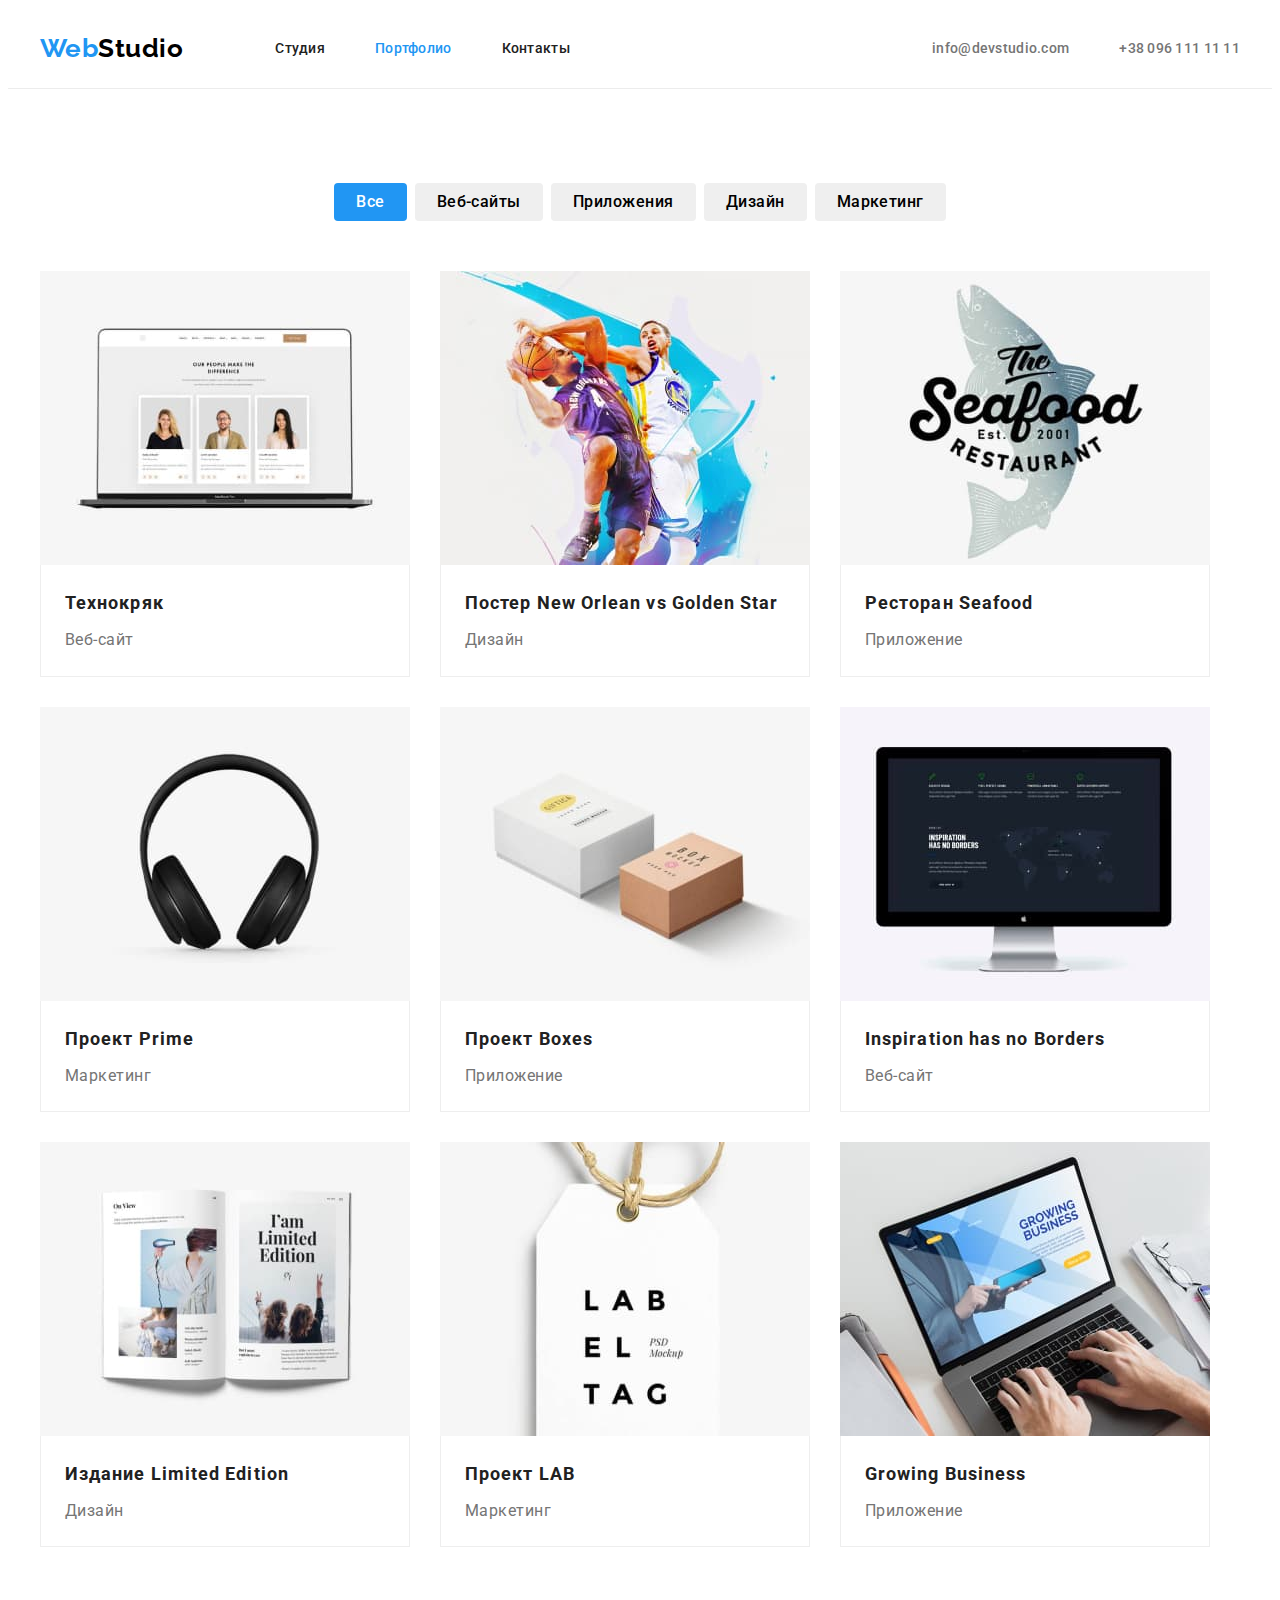
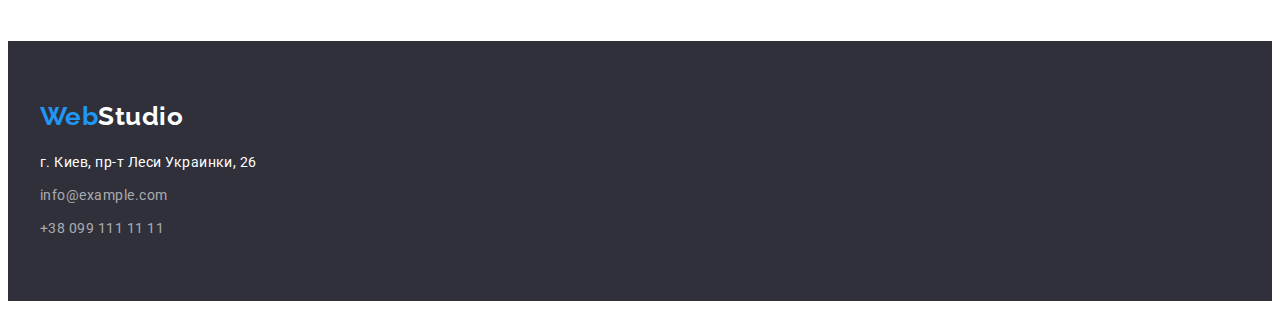
==== portfolio.html @ 4d02a965 "Initial commit" ====
<!DOCTYPE html>
<html lang="ru">
  <head>
    <meta charset="UTF-8" />
    <meta http-equiv="X-UA-Compatible" content="IE=edge" />
    <meta name="viewport" content="width=device-width, initial-scale=1.0" />
    <title>Portfolio</title>
    <link rel="preconnect" href="https://fonts.googleapis.com" />
    <link rel="preconnect" href="https://fonts.gstatic.com" crossorigin />
    <link
      href="https://fonts.googleapis.com/css2?family=Raleway:wght@700&family=Roboto:wght@400;500;700;900&display=swap"
      rel="stylesheet"
    />
    <link
      rel="stylesheet"
      href="https://cdnjs.cloudflare.com/ajax/libs/modern-normalize/1.1.0/modern-normalize.min.css"
      integrity="sha512-wpPYUAdjBVSE4KJnH1VR1HeZfpl1ub8YT/NKx4PuQ5NmX2tKuGu6U/JRp5y+Y8XG2tV+wKQpNHVUX03MfMFn9Q=="
      crossorigin="anonymous"
      referrerpolicy="no-referrer"
    />
    <link rel="stylesheet" href="./css/styles.css" />
  </head>
  <body>
    <header class="header">
      <div class="container header-container">
        <nav class="navigation">
          <a class="logo" href="./index.html">Web<span style="color: #000000">Studio</span></a>
          <ul class="nav-list">
            <li class="nav-item"><a class="nav-link" href="./index.html">Студия</a></li>
            <li class="nav-item"><a class="nav-link current" href="">Портфолио</a></li>
            <li class="nav-item"><a class="nav-link" href="">Контакты</a></li>
          </ul>
        </nav>
        <ul class="nav-list refference">
          <li class="nav-item">
            <a class="nav-link contact" href="mailto:info@devstudio.com">info@devstudio.com</a>
          </li>
          <li class="nav-item">
            <a class="nav-link contact" href="tel:+380961111111">+38 096 111 11 11</a>
          </li>
        </ul>
      </div>
    </header>
    <main>
      <section class="section">
        <div class="container">
          <!-- Спрятать заголовок h1 -->
          <h1 class="visually-hidden">Наши работы</h1>
          <!-- Список кнопок -->
          <ul class="nav-list filters">
            <li class="item"><button class="btn-portfolio active" type="button">Все</button></li>
            <li class="item"><button class="btn-portfolio" type="button">Веб-сайты</button></li>
            <li class="item"><button class="btn-portfolio" type="button">Приложения</button></li>
            <li class="item"><button class="btn-portfolio" type="button">Дизайн</button></li>
            <li class="item"><button class="btn-portfolio" type="button">Маркетинг</button></li>
          </ul>
          <!-- Список ссылок на примеры  -->
          <ul class="nav-list icons">
            <li class="item">
              <a href=""
                ><img
                  class="icons-img"
                  src="./images/portfolilo/img-1.jpg"
                  alt="фото сотрудников"
                  width="370"
                />
                <div class="icons-description">
                  <h2 class="portfolio-title">Технокряк</h2>
                  <p class="portfolio-text">Веб-сайт</p>
                </div>
              </a>
            </li>
            <li class="item">
              <a href=""
                ><img
                  class="icons-img"
                  src="./images/portfolilo/img-2.jpg"
                  alt="играют в баскетбол"
                  width="370"
                />
                <div class="icons-description">
                  <h2 class="portfolio-title">
                    Постер <span lang="en">New Orlean vs Golden Star</span>
                  </h2>
                  <p class="portfolio-text">Дизайн</p>
                </div>
              </a>
            </li>
            <li class="item">
              <a href=""
                ><img
                  class="icons-img"
                  src="./images/portfolilo/img-3.jpg"
                  alt="логотип ресторана"
                  width="370"
                />
                <div class="icons-description">
                  <h2 class="portfolio-title">Ресторан <span lang="en">Seafood</span></h2>
                  <p class="portfolio-text">Приложение</p>
                </div>
              </a>
            </li>
            <li class="item">
              <a href=""
                ><img
                  class="icons-img"
                  src="./images/portfolilo/img-4.jpg"
                  alt="наушники"
                  width="370"
                />
                <div class="icons-description">
                  <h2 class="portfolio-title">Проект <span lang="en">Prime</span></h2>
                  <p class="portfolio-text">Маркетинг</p>
                </div>
              </a>
            </li>
            <li class="item">
              <a href=""
                ><img
                  class="icons-img"
                  src="./images/portfolilo/img-5.jpg"
                  alt="две коробки"
                  width="370"
                />
                <div class="icons-description">
                  <h2 class="portfolio-title">Проект <span lang="en">Boxes</span></h2>
                  <p class="portfolio-text">Приложение</p>
                </div>
              </a>
            </li>
            <li class="item">
              <a href=""
                ><img
                  class="icons-img"
                  src="./images/portfolilo/img-6.jpg"
                  alt="монитор компьютера"
                  width="370"
                />
                <div class="icons-description">
                  <h2 class="portfolio-title" lang="en">Inspiration has no Borders</h2>
                  <p class="portfolio-text">Веб-сайт</p>
                </div>
              </a>
            </li>
            <li class="item">
              <a href=""
                ><img
                  class="icons-img"
                  src="./images/portfolilo/img-7.jpg"
                  alt="разворот журнала"
                  width="370"
                />
                <div class="icons-description">
                  <h2 class="portfolio-title">Издание <span lang="en">Limited Edition</span></h2>
                  <p class="portfolio-text">Дизайн</p>
                </div>
              </a>
            </li>
            <li class="item">
              <a href=""
                ><img
                  class="icons-img"
                  src="./images/portfolilo/img-8.jpg"
                  alt="ярлык"
                  width="370"
                />
                <div class="icons-description">
                  <h2 class="portfolio-title">Проект <span lang="en">LAB</span></h2>
                  <p class="portfolio-text">Маркетинг</p>
                </div>
              </a>
            </li>
            <li class="item">
              <a href=""
                ><img
                  class="icons-img"
                  src="./images/portfolilo/img-9.jpg"
                  alt="работает на ноутбуке"
                  width="370"
                />
                <div class="icons-description">
                  <h2 class="portfolio-title" lang="en">Growing Business</h2>
                  <p class="portfolio-text">Приложение</p>
                </div>
              </a>
            </li>
          </ul>
        </div>
      </section>
    </main>
    <footer class="footer">
      <div class="container">
        <a class="logo down" href="./index.html">Web<span style="color: #ffffff">Studio</span></a>
        <address class="address">г. Киев, пр-т Леси Украинки, 26</address>
        <ul class="footer-list">
          <li class="item">
            <a class="footer-link" href="mailto:info@example.com">info@example.com</a>
          </li>
          <li class="item">
            <a class="footer-link" href="tel:+380991111111">+38 099 111 11 11</a>
          </li>
        </ul>
      </div>
    </footer>
  </body>
</html>
---- css/styles.css ----
:root {
  --primary-text-color: #212121;
  --text-color: #757575;
  --accent-color: #2196f3;
  --hero-text-color: #ffffff;
  --primary-font-weight: 700;
}

body {
  font-family: roboto, sans-serif;
  color: var(--primary-text-color);
  letter-spacing: 0.03em;
}

/* Глобальный сброс стилей */

h1,
h2,
h3,
h4,
h5,
h6,
p {
  margin: 0;
}

ul,
ol {
  list-style: none;
  padding: 0;
  margin: 0;
}

a {
  text-decoration: none;
}

/* Studio Styles */

.header {
  border-bottom: 1px solid #ececec;
}

.section {
  padding-top: 94px;
  padding-bottom: 94px;
}

.container {
  width: 1200px;
  margin-left: auto;
  margin-right: auto;
  padding-left: 15px;
  padding-right: 15px;
}

.header-container {
  display: flex;
  align-items: center;
}

.navigation {
  display: flex;
  align-items: center;
}

.logo {
  margin-right: 92px;
  font-family: raleway, sans-serif;
  font-weight: 700;
  color: var(--accent-color);
  text-decoration: none;
  font-size: 26px;
  line-height: 1.17;
}

.nav-list {
  display: flex;
}

.nav-list.refference {
  margin-left: auto;
}

.nav-item:not(:last-child) {
  margin-right: 50px;
}

.nav-link {
  display: inline-block;
  padding-top: 32px;
  padding-bottom: 32px;
  color: var(--primary-text-color);
  font-size: 14px;
  font-weight: 500;
  line-height: 1.17;
  letter-spacing: 0.02em;
}

.current {
  color: var(--accent-color);
}

.nav-link:hover,
.nav-link:focus {
  color: var(--accent-color);
}

.nav-link.contact {
  color: #757575;
}

.nav-link.contact:hover,
.nav-link.contact:focus {
  color: var(--accent-color);
}

.hero {
  background-color: #2f303a;
  padding-top: 200px;
  padding-bottom: 200px;
}

.hero-container {
  text-align: center;
  width: 1200px;
  margin-left: auto;
  margin-right: auto;
  padding-left: 15px;
  padding-right: 15px;
}

.hero-title {
  margin-bottom: 30px;
  font-weight: 900;
  color: var(--hero-text-color);
  font-size: 44px;
  line-height: 1.36;
  letter-spacing: 0.06em;
  text-transform: uppercase;
}

.btn {
  min-width: 200px;
  min-height: 50px;
  border-radius: 4px;
  cursor: pointer;
  background-color: var(--accent-color);
  color: #ffffff;
  font-family: inherit;
  font-size: 16px;
  font-weight: 700;
  line-height: 1.88;
  letter-spacing: 0.06em;
}

.btn:hover {
  background-color: #188ce8;
}

.visually-hidden {
  position: absolute;
  white-space: nowrap;
  width: 1px;
  height: 1px;
  overflow: hidden;
  border: 0;
  padding: 0;
  clip: rect(0 0 0 0);
  clip-path: inset(50%);
  margin: -1px;
}

.features-list {
  display: flex;
}

.features-list .item {

  width: 270px;
}

.features-list .item:not(:last-child) {
  margin-right: 30px;
}

.features-title {
  margin-bottom: 10px;
  font-weight: var(--primary-font-weight);
  line-height: 1.17;
  font-size: 14px;
  text-transform: uppercase;
}

.features-text {
  color: var(--text-color);
  line-height: 1.71;
  font-size: 14px;
}

.examples.section {
  padding-top: 0;
}

.examples-title {
  margin-bottom: 50px;
  text-align: center;
  font-weight: var(--primary-font-weight);
  font-size: 36px;
  line-height: 1.17;
}

.examples-list {
  display: flex;
}

.examples-list .item:not(:last-child) {
  margin-right: 30px;
}

.examples-img {
  display: block;
}

.team {
  background-color: #f5f4fa;
}

.team-title {
  margin-bottom: 50px;
  text-align: center;
  font-weight: var(--primary-font-weight);
  font-size: 36px;
  line-height: 1.17;
}

.team-list {
  display: flex;
}

.team-list .item:not(:last-child) {
  margin-right: 30px;
}

.team-img {
  display: block;
}

.team-img-title {
  padding-top: 30px;
  padding-bottom: 30px;
}

.team-list-title {
  margin-bottom: 10px;
  font-weight: 500;
  font-size: 16px;
  line-height: 1.17;
  text-align: center;
}

.team-list-text {
  font-size: 16px;
  line-height: 1.17;
  color: var(--text-color);
  text-align: center;
}

.footer {
  background-color: #2f303a;
  padding-top: 60px;
  padding-bottom: 60px;
}

.logo.down {
  display: inline-block;
  margin-right: 0;
  margin-bottom: 20px;
}

.address {
  margin-bottom: 9px;

  font-size: 14px;
  line-height: 1.71;
  color: var(--hero-text-color);
  font-style: normal;
}

.footer-list .item:not(:last-child) {
  margin-bottom: 9px;
}

.footer-link {
  display: inline-block;
  font-size: 14px;
  line-height: 1.71;
  color: rgba(255, 255, 255, 0.6);
}

.footer-link:hover,
.footer-link:focus {
  color: var(--accent-color);
}

/* Portfolio Styles */

.nav-list.filters {
  justify-content: center;
  margin-bottom: 50px;
}

.nav-list.filters .item:not(:last-child) {
  margin-right: 8px;
}

.btn-portfolio {
  display: inline-block;
  padding: 6px 22px;
  border-radius: 4px;
  font-family: inherit;
  font-weight: 500;
  font-size: 16px;
  line-height: 1.63;
  letter-spacing: 0.03em;
  cursor: pointer;
  border: none;
}

.btn-portfolio:hover,
.btn-portfolio:focus {
  color: var(--hero-text-color);
  background-color: var(--accent-color);
}

.btn-portfolio.active {
  color: var(--hero-text-color);
  background-color: var(--accent-color);
}

.nav-list.icons {
  flex-wrap: wrap;
}

.nav-list.icons .item {
  margin-right: 30px;
  margin-bottom: 30px;
}

.nav-list.icons .item:nth-child(3n + 3) {
  margin-right: 0;
}

.nav-list.icons .item:nth-last-child(-n + 3) {
  margin-bottom: 0;
}

.icons-img {
  display: block;
}

.icons-description {
  padding: 20px 24px;
  border-right: 1px solid #eeeeee;
  border-bottom: 1px solid #eeeeee;
  border-left: 1px solid #eeeeee;
}

.portfolio-title {
  margin-bottom: 4px;
  color: var(--primary-text-color);
  font-weight: 700;
  font-size: 18px;
  line-height: 2;
  letter-spacing: 0.06em;
}

.portfolio-text {
  font-size: 16px;
  line-height: 1.88;
  color: var(--text-color);
}
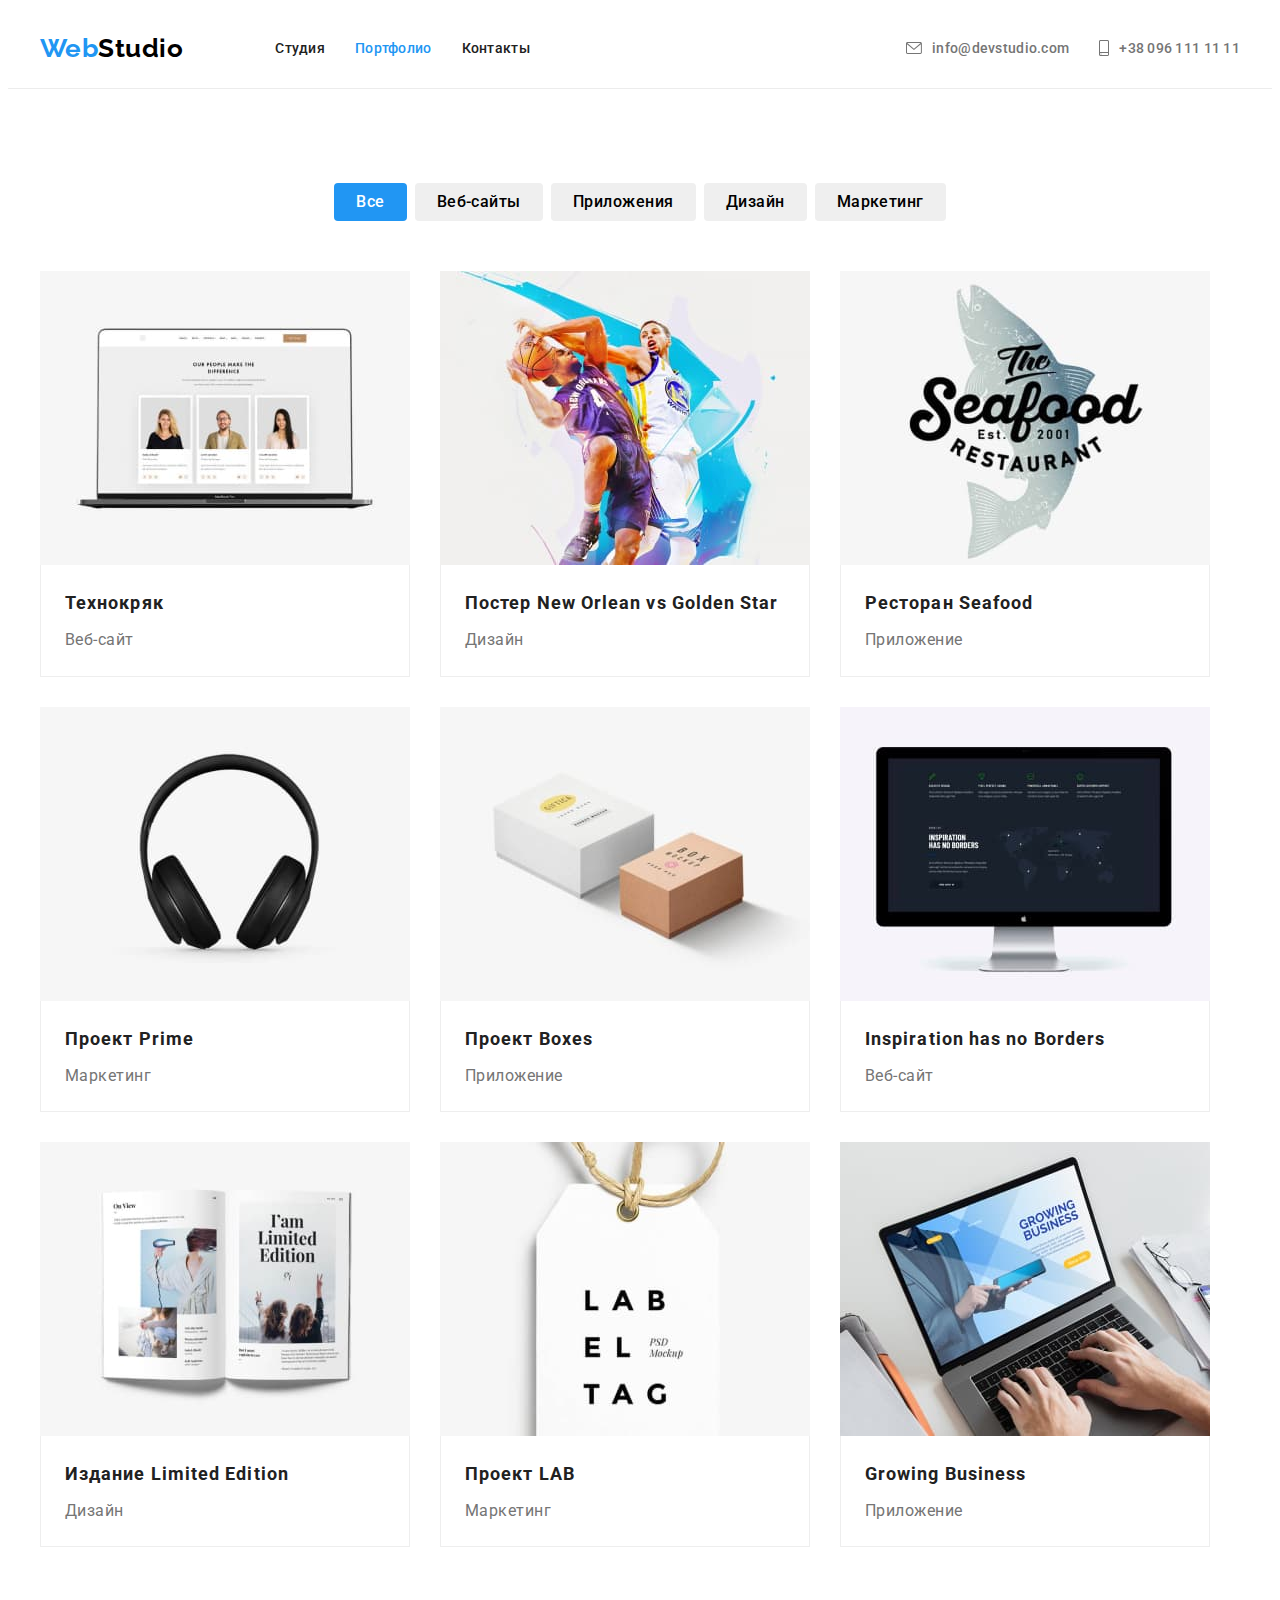
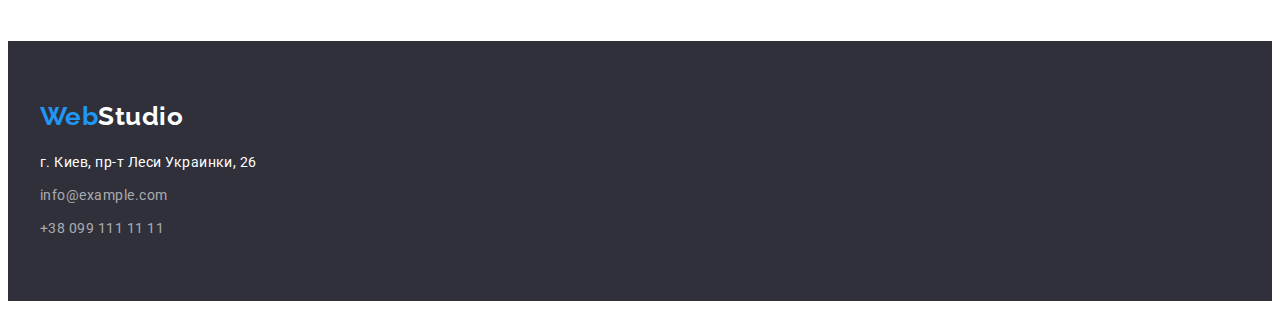
==== commit a732a0e1: "Добавляет иконки секции Team" ====
--- a/portfolio.html
+++ b/portfolio.html
@@ -33,9 +33,15 @@
         </nav>
         <ul class="nav-list refference">
           <li class="nav-item">
+            <svg class="icon-envelope">
+              <use href="./images/icons.svg#icon-envelope"></use>
+            </svg>
             <a class="nav-link contact" href="mailto:info@devstudio.com">info@devstudio.com</a>
           </li>
           <li class="nav-item">
+            <svg class="icon-mobile">
+              <use href="./images/icons.svg#icon-smartphone"></use>
+            </svg>
             <a class="nav-link contact" href="tel:+380961111111">+38 096 111 11 11</a>
           </li>
         </ul>
--- a/css/styles.css
+++ b/css/styles.css
@@ -82,8 +82,25 @@
   margin-left: auto;
 }
 
+.nav-item {
+  display: flex;
+  align-items: center;
+}
+
 .nav-item:not(:last-child) {
-  margin-right: 50px;
+  margin-right: 30px;
+}
+
+.icon-envelope {
+  width: 16px;
+  height: 12px;
+  margin-right: 10px;
+}
+
+.icon-mobile {
+  width: 10px;
+  height: 16px;
+  margin-right: 10px;
 }
 
 .nav-link {
@@ -116,9 +133,18 @@
 }
 
 .hero {
-  background-color: #2f303a;
+  margin-left: auto;
+  margin-right: auto;
   padding-top: 200px;
   padding-bottom: 200px;
+  max-width: 1600px;
+  min-height: 600px;
+  background-color: #2f303a;
+  background-image: linear-gradient(to right, rgba(47, 48, 58, 0.4), rgba(47, 48, 58, 0.4)),
+    url(../images/hero/hero.png);
+  background-position: center;
+  background-size: cover;
+  background-repeat: no-repeat;
 }
 
 .hero-container {
@@ -176,12 +202,28 @@
 }
 
 .features-list .item {
-
   width: 270px;
 }
 
 .features-list .item:not(:last-child) {
   margin-right: 30px;
+}
+
+.icon-container {
+  display: flex;
+  width: 270px;
+  height: 120px;
+  background: #f5f4fa;
+  border-radius: 4px;
+  margin-bottom: 30px;
+  justify-content: center;
+  align-items: center;
+  filter: drop-shadow(0px 4px 4px rgba(0, 0, 0, 0.25));
+}
+
+.icon {
+  width: 70px;
+  height: 70px;
 }
 
 .features-title {
@@ -242,6 +284,13 @@
   margin-right: 30px;
 }
 
+.team-list .item {
+  background: #ffffff;
+  box-shadow: 0px 1px 3px rgba(0, 0, 0, 0.12), 0px 1px 1px rgba(0, 0, 0, 0.14),
+    0px 2px 1px rgba(0, 0, 0, 0.2);
+  border-radius: 0px 0px 4px 4px;
+}
+
 .team-img {
   display: block;
 }
@@ -264,6 +313,36 @@
   line-height: 1.17;
   color: var(--text-color);
   text-align: center;
+  margin-bottom: 16px;
+}
+
+.socials {
+  display: flex;
+  justify-content: center;
+  align-items: center;
+}
+
+.socials-item {
+  display: flex;
+  justify-content: center;
+  align-items: center;
+  width: 44px;
+  height: 44px;
+}
+
+.socials-item:not(:last-child) {
+margin-right: 10px;
+}
+
+.socials-item:hover,
+.socials-item:focus {
+  background-color: var(--accent-color);
+  border-radius: 50%;
+}
+
+.socials-icons {
+  width: 20px;
+  height: 20px;
 }
 
 .footer {
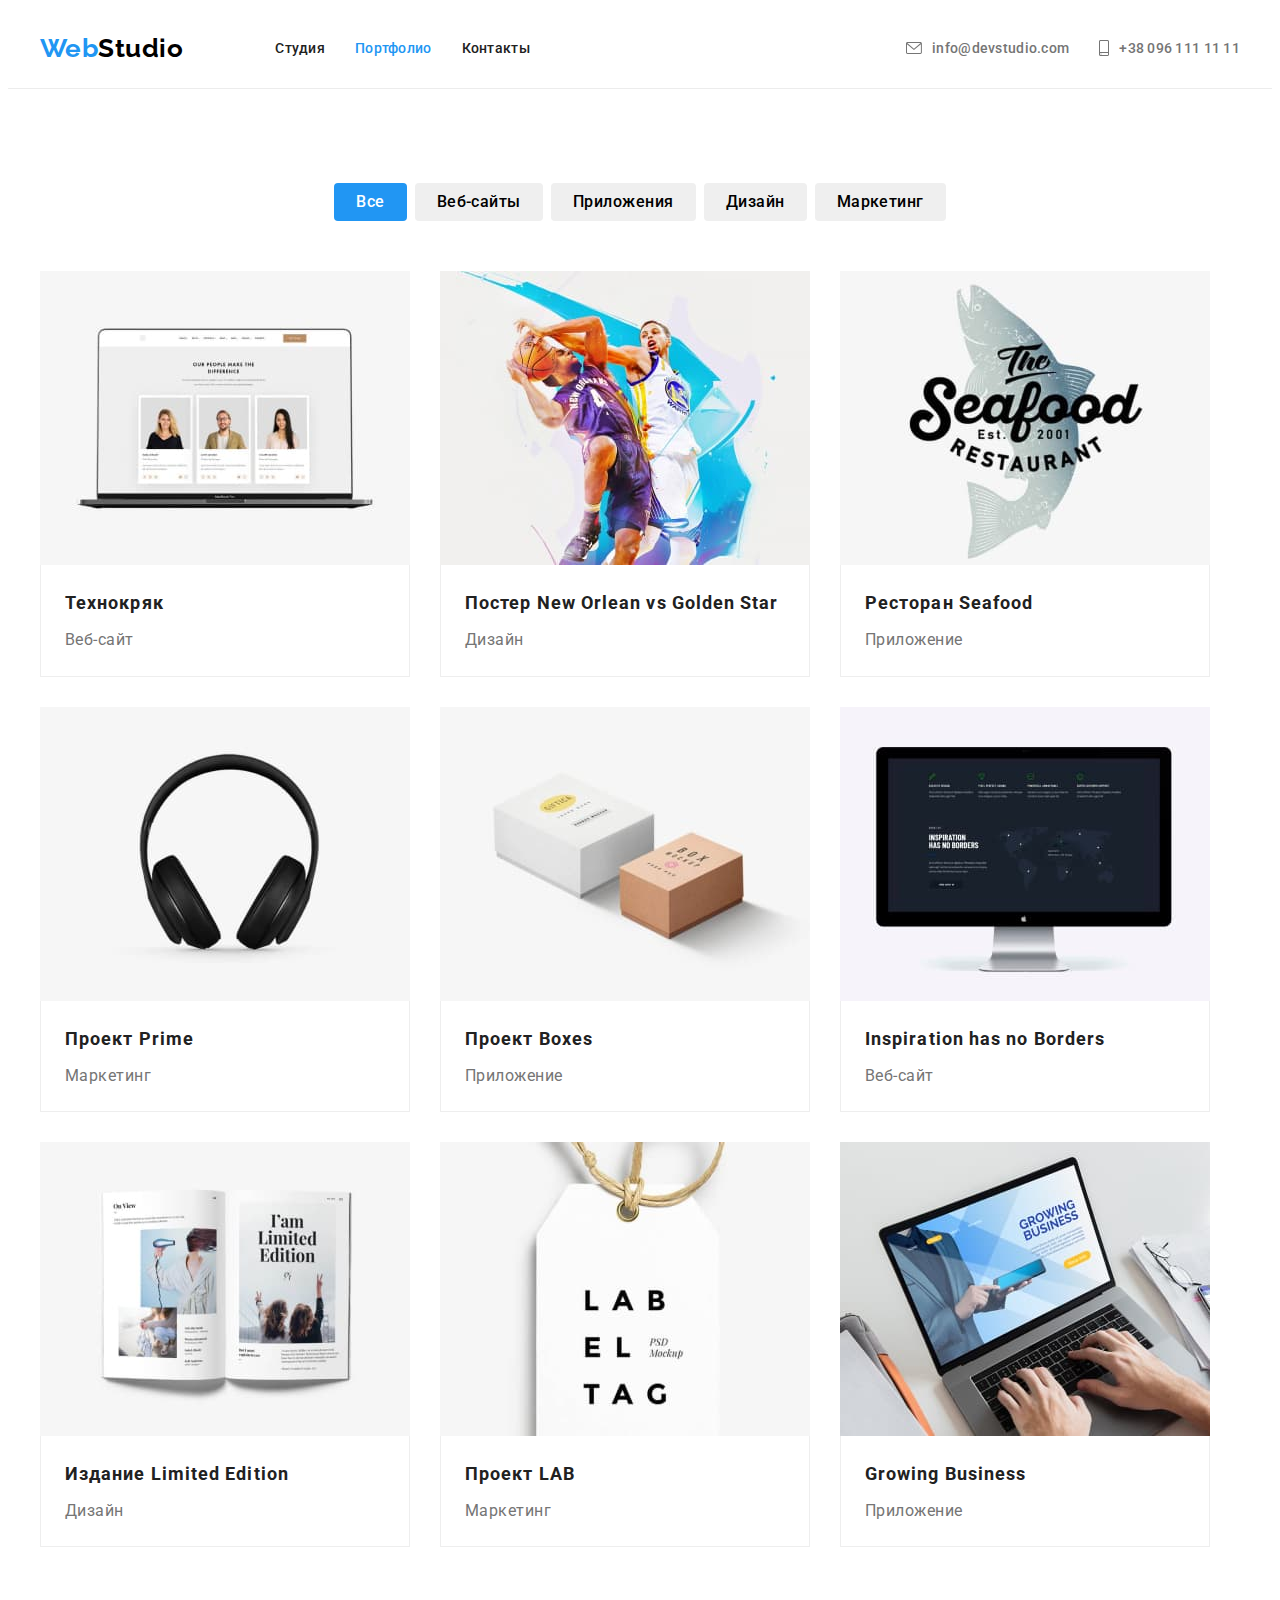
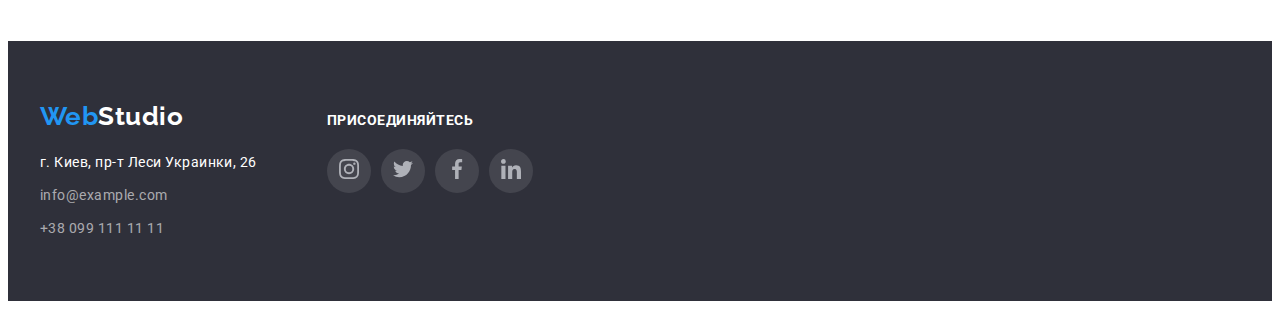
==== commit 4efee14f: "Добавляет ховер рамкам Clients" ====
--- a/portfolio.html
+++ b/portfolio.html
@@ -195,17 +195,52 @@
       </section>
     </main>
     <footer class="footer">
-      <div class="container">
-        <a class="logo down" href="./index.html">Web<span style="color: #ffffff">Studio</span></a>
-        <address class="address">г. Киев, пр-т Леси Украинки, 26</address>
-        <ul class="footer-list">
-          <li class="item">
-            <a class="footer-link" href="mailto:info@example.com">info@example.com</a>
-          </li>
-          <li class="item">
-            <a class="footer-link" href="tel:+380991111111">+38 099 111 11 11</a>
-          </li>
-        </ul>
+      <div class="container footer-container">
+        <div class="footer-contacts">
+          <a class="logo down" href="./index.html">Web<span style="color: #ffffff">Studio</span></a>
+          <address class="address">г. Киев, пр-т Леси Украинки, 26</address>
+          <ul class="footer-list">
+            <li class="item">
+              <a class="footer-link" href="mailto:info@example.com">info@example.com</a>
+            </li>
+            <li class="item">
+              <a class="footer-link" href="tel:+380991111111">+38 099 111 11 11</a>
+            </li>
+          </ul>
+        </div>
+        <div class="footer-join">
+          <h3 class="footer-join-title">Присоединяйтесь</h3>
+          <ul class="socials">
+            <li class="socials-item bg">
+              <a class="footer-socials-bg" href="">
+                <svg class="socials-icons">
+                  <use href="./images/icons.svg#icon-instagram"></use>
+                </svg>
+              </a>
+            </li>
+            <li class="socials-item bg">
+              <a class="footer-socials-bg" href="">
+                <svg class="socials-icons">
+                  <use href="./images/icons.svg#icon-twitter"></use>
+                </svg>
+              </a>
+            </li>
+            <li class="socials-item bg">
+              <a class="footer-socials-bg" href="">
+                <svg class="socials-icons">
+                  <use href="./images/icons.svg#icon-facebook"></use>
+                </svg>
+              </a>
+            </li>
+            <li class="socials-item bg">
+              <a class="footer-socials-bg" href="">
+                <svg class="socials-icons">
+                  <use href="./images/icons.svg#icon-linkedin"></use>
+                </svg>
+              </a>
+            </li>
+          </ul>
+        </div>
       </div>
     </footer>
   </body>
--- a/css/styles.css
+++ b/css/styles.css
@@ -331,7 +331,7 @@
 }
 
 .socials-item:not(:last-child) {
-margin-right: 10px;
+  margin-right: 10px;
 }
 
 .socials-item:hover,
@@ -345,10 +345,57 @@
   height: 20px;
 }
 
+.clients-title {
+  margin-bottom: 50px;
+  text-align: center;
+  font-weight: var(--primary-font-weight);
+  font-size: 36px;
+  line-height: 1.17;
+}
+
+.clients-list {
+  display: flex;
+  align-items: center;
+  justify-content: center;
+}
+
+.clients-item {
+  display: flex;
+  align-items: center;
+  justify-content: center;
+  width: 170px;
+  height: 92px;
+  border: 1px solid #afb1b8;
+  border-radius: 4px;
+}
+
+.clients-item:hover,
+.clients-item:focus {
+  border-color: var(--accent-color);
+}
+
+.clients-item:not(:last-child) {
+  margin-right: 30px;
+}
+
+.clients-icon {
+  width: 106px;
+  height: 60px;
+}
+
 .footer {
   background-color: #2f303a;
   padding-top: 60px;
   padding-bottom: 60px;
+}
+
+.footer-container {
+  display: flex;
+  align-items: baseline;
+}
+
+.footer-contacts {
+  margin-right: 70px;
 }
 
 .logo.down {
@@ -380,6 +427,26 @@
 .footer-link:hover,
 .footer-link:focus {
   color: var(--accent-color);
+}
+
+.footer-join-title {
+  font-weight: var(--primary-font-weight);
+  font-size: 14px;
+  line-height: 1.14;
+  text-transform: uppercase;
+  color: #ffffff;
+  margin-bottom: 20px;
+}
+
+.socials-item.bg {
+  background-color: rgba(255, 255, 255, 0.1);
+  border-radius: 50%;
+}
+
+.socials-item.bg:hover,
+.socials-item.bg:focus {
+  background-color: var(--accent-color);
+  border-radius: 50%;
 }
 
 /* Portfolio Styles */
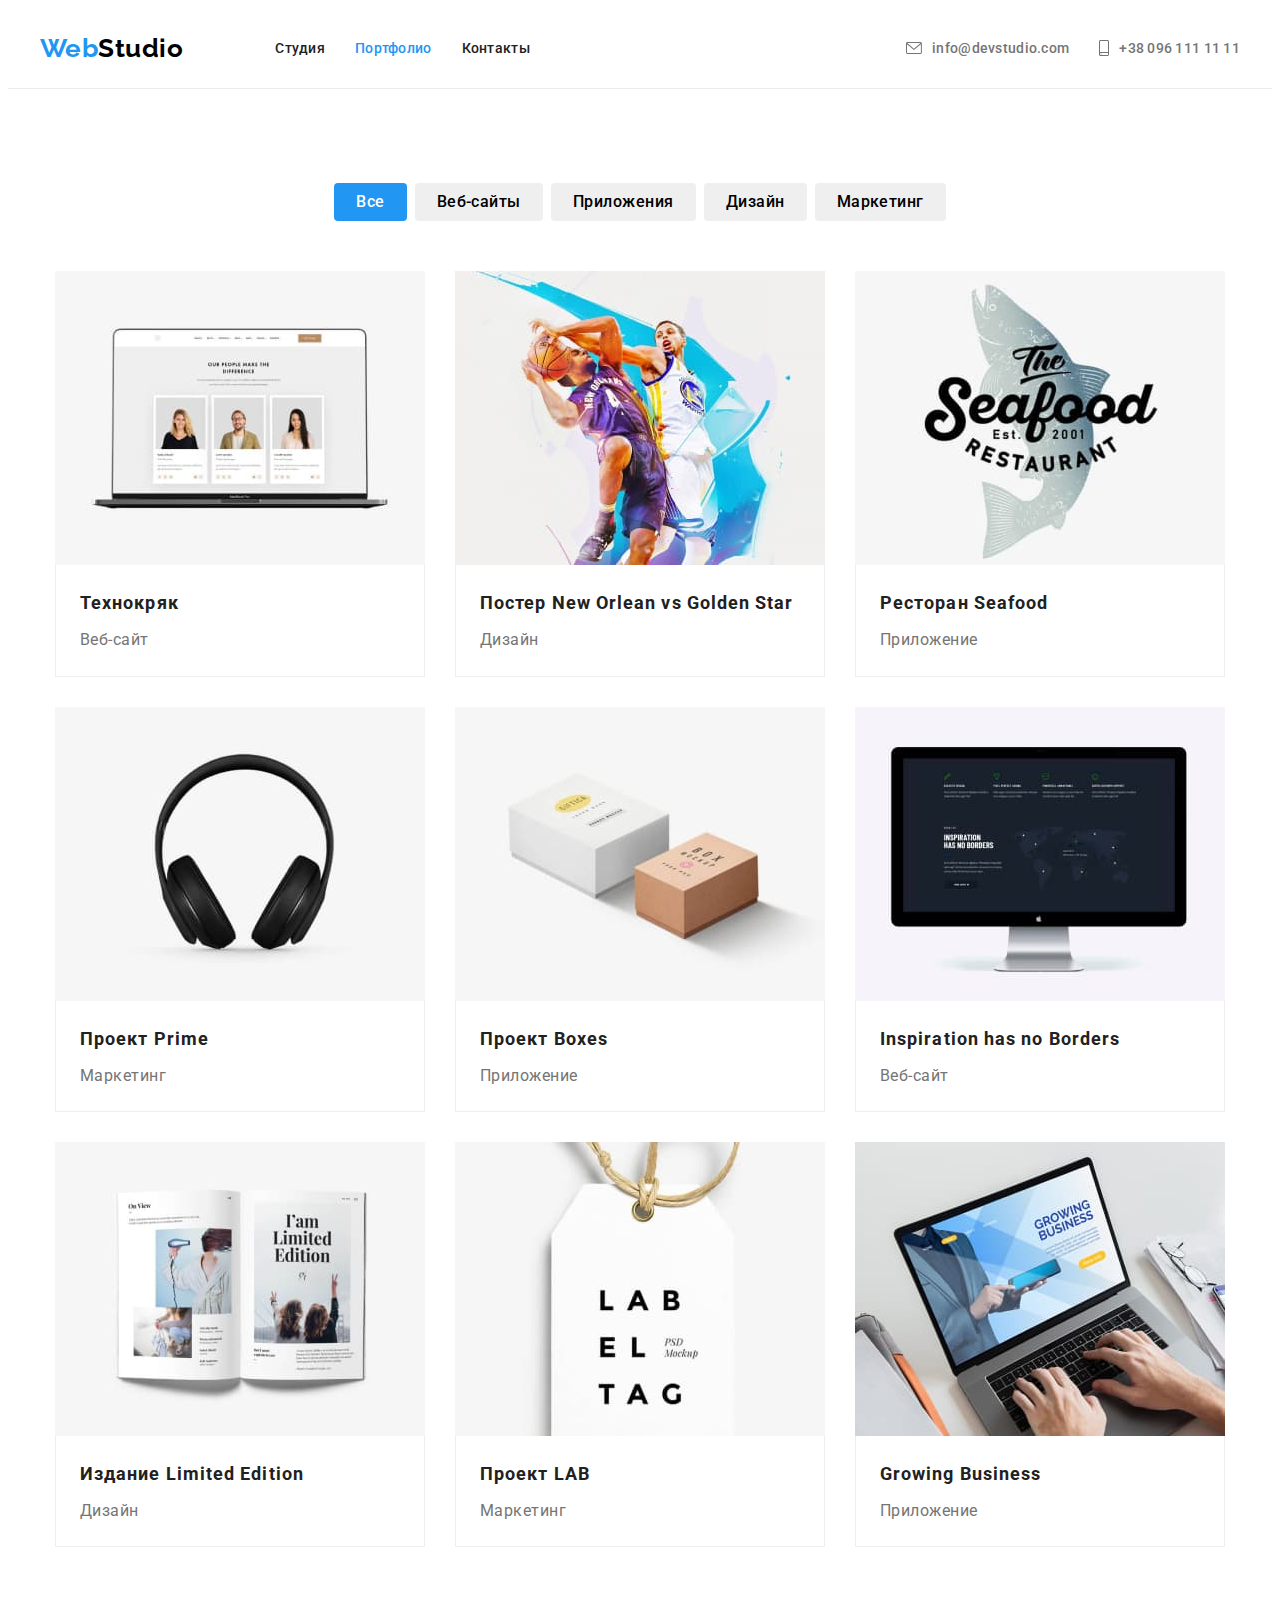
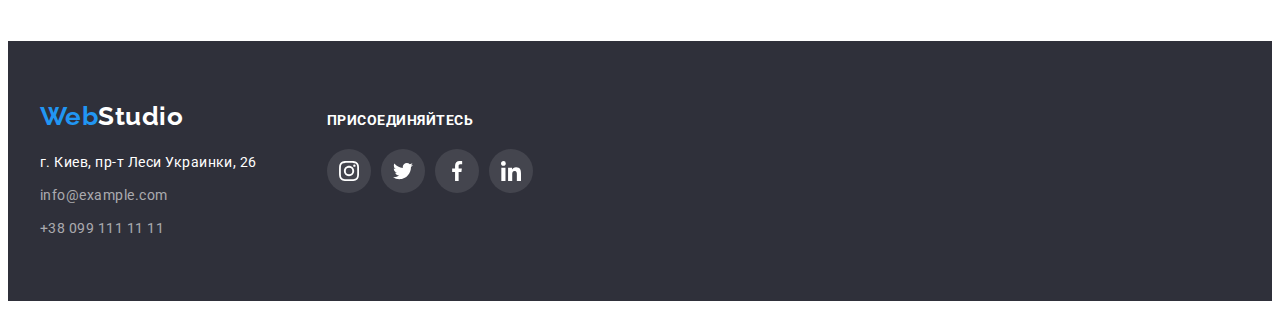
==== commit 55a9db9f: "Готова страница Studio" ====
--- a/portfolio.html
+++ b/portfolio.html
@@ -33,16 +33,20 @@
         </nav>
         <ul class="nav-list refference">
           <li class="nav-item">
-            <svg class="icon-envelope">
-              <use href="./images/icons.svg#icon-envelope"></use>
-            </svg>
-            <a class="nav-link contact" href="mailto:info@devstudio.com">info@devstudio.com</a>
+            <a class="nav-link contact" href="mailto:info@devstudio.com">
+              <svg class="contacts-icon" width="16" height="12">
+                <use href="./images/sprite.svg#envelope"></use>
+              </svg>
+              info@devstudio.com
+            </a>
           </li>
           <li class="nav-item">
-            <svg class="icon-mobile">
-              <use href="./images/icons.svg#icon-smartphone"></use>
-            </svg>
-            <a class="nav-link contact" href="tel:+380961111111">+38 096 111 11 11</a>
+            <a class="nav-link contact" href="tel:+380961111111">
+              <svg class="contacts-icon" width="10" height="16">
+                <use href="./images/sprite.svg#smartphone"></use>
+              </svg>
+              +38 096 111 11 11
+            </a>
           </li>
         </ul>
       </div>
@@ -210,36 +214,36 @@
         </div>
         <div class="footer-join">
           <h3 class="footer-join-title">Присоединяйтесь</h3>
-          <ul class="socials">
-            <li class="socials-item bg">
-              <a class="footer-socials-bg" href="">
-                <svg class="socials-icons">
-                  <use href="./images/icons.svg#icon-instagram"></use>
-                </svg>
-              </a>
-            </li>
-            <li class="socials-item bg">
-              <a class="footer-socials-bg" href="">
-                <svg class="socials-icons">
-                  <use href="./images/icons.svg#icon-twitter"></use>
-                </svg>
-              </a>
-            </li>
-            <li class="socials-item bg">
-              <a class="footer-socials-bg" href="">
-                <svg class="socials-icons">
-                  <use href="./images/icons.svg#icon-facebook"></use>
-                </svg>
-              </a>
-            </li>
-            <li class="socials-item bg">
-              <a class="footer-socials-bg" href="">
-                <svg class="socials-icons">
-                  <use href="./images/icons.svg#icon-linkedin"></use>
-                </svg>
-              </a>
-            </li>
-          </ul>
+                <ul class="socials-list">
+                  <li class="socials-item">
+                    <a class="socials-link bg" href="" target="_blank" rel="noopener noreferrer" aria-label="иконка Instagram">
+                      <svg class="socials-icons" width="20" height="20">
+                         <use href="./images/sprite.svg#instagram"></use>
+                      </svg>
+                    </a>
+                  </li>
+                  <li class="socials-item">
+                    <a class="socials-link bg" href="" target="_blank" rel="noopener noreferrer" aria-label="иконка Twitter">
+                      <svg class="socials-icons" width="20" height="20">
+                         <use href="./images/sprite.svg#twitter"></use>
+                      </svg>
+                    </a>
+                  </li>
+                  <li class="socials-item">
+                    <a class="socials-link bg" href="" target="_blank" rel="noopener noreferrer" aria-label="иконка Facebook">
+                      <svg class="socials-icons" width="20" height="20">
+                         <use href="./images/sprite.svg#facebook"></use>
+                      </svg>
+                    </a>
+                  </li>
+                  <li class="socials-item">
+                    <a class="socials-link bg" href="" target="_blank" rel="noopener noreferrer" aria-label="иконка inkedin">
+                      <svg class="socials-icons" width="20" height="20">
+                         <use href="./images/sprite.svg#linkedin"></use>
+                      </svg>
+                    </a>
+                  </li>
+                </ul>
         </div>
       </div>
     </footer>
--- a/css/styles.css
+++ b/css/styles.css
@@ -76,6 +76,8 @@
 
 .nav-list {
   display: flex;
+  justify-content: center;
+  align-items: center;
 }
 
 .nav-list.refference {
@@ -84,23 +86,12 @@
 
 .nav-item {
   display: flex;
+  justify-content: center;
   align-items: center;
 }
 
 .nav-item:not(:last-child) {
   margin-right: 30px;
-}
-
-.icon-envelope {
-  width: 16px;
-  height: 12px;
-  margin-right: 10px;
-}
-
-.icon-mobile {
-  width: 10px;
-  height: 16px;
-  margin-right: 10px;
 }
 
 .nav-link {
@@ -124,12 +115,20 @@
 }
 
 .nav-link.contact {
+  display: flex;
+  justify-content: center;
+  align-items: center;
   color: #757575;
 }
 
 .nav-link.contact:hover,
 .nav-link.contact:focus {
   color: var(--accent-color);
+}
+
+.contacts-icon {
+  margin-right: 10px;
+  fill: currentColor;
 }
 
 .hero {
@@ -211,19 +210,14 @@
 
 .icon-container {
   display: flex;
+  justify-content: center;
+  align-items: center;
   width: 270px;
   height: 120px;
   background: #f5f4fa;
   border-radius: 4px;
   margin-bottom: 30px;
-  justify-content: center;
-  align-items: center;
   filter: drop-shadow(0px 4px 4px rgba(0, 0, 0, 0.25));
-}
-
-.icon {
-  width: 70px;
-  height: 70px;
 }
 
 .features-title {
@@ -256,7 +250,7 @@
   display: flex;
 }
 
-.examples-list .item:not(:last-child) {
+.examples-item:not(:last-child) {
   margin-right: 30px;
 }
 
@@ -280,11 +274,11 @@
   display: flex;
 }
 
-.team-list .item:not(:last-child) {
+.team-item:not(:last-child) {
   margin-right: 30px;
 }
 
-.team-list .item {
+.team-item {
   background: #ffffff;
   box-shadow: 0px 1px 3px rgba(0, 0, 0, 0.12), 0px 1px 1px rgba(0, 0, 0, 0.14),
     0px 2px 1px rgba(0, 0, 0, 0.2);
@@ -316,7 +310,7 @@
   margin-bottom: 16px;
 }
 
-.socials {
+.socials-list {
   display: flex;
   justify-content: center;
   align-items: center;
@@ -326,23 +320,31 @@
   display: flex;
   justify-content: center;
   align-items: center;
+}
+
+.socials-item:not(:last-child) {
+  margin-right: 10px;
+}
+
+.socials-link {
+  display: flex;
+  justify-content: center;
+  align-items: center;
+  background-color: #ffffff;
+  border-radius: 50%;
   width: 44px;
   height: 44px;
-}
-
-.socials-item:not(:last-child) {
-  margin-right: 10px;
-}
-
-.socials-item:hover,
-.socials-item:focus {
+  color: #afb1b8;
+}
+
+.socials-icons {
+  fill: currentColor;
+}
+
+.socials-link:hover,
+.socials-link:focus {
   background-color: var(--accent-color);
-  border-radius: 50%;
-}
-
-.socials-icons {
-  width: 20px;
-  height: 20px;
+  color: var(--hero-text-color);
 }
 
 .clients-title {
@@ -363,24 +365,31 @@
   display: flex;
   align-items: center;
   justify-content: center;
+}
+
+.clients-item:not(:last-child) {
+  margin-right: 30px;
+}
+
+.clients-link {
+  display: flex;
+  justify-content: center;
+  align-items: center;
   width: 170px;
   height: 92px;
   border: 1px solid #afb1b8;
   border-radius: 4px;
-}
-
-.clients-item:hover,
-.clients-item:focus {
+  color: #AFB1B8;
+}
+
+.clients-icon {
+  fill: currentColor;
+}
+
+.clients-link:hover,
+.clients-link:focus {
+  color: var(--accent-color);
   border-color: var(--accent-color);
-}
-
-.clients-item:not(:last-child) {
-  margin-right: 30px;
-}
-
-.clients-icon {
-  width: 106px;
-  height: 60px;
 }
 
 .footer {
@@ -438,16 +447,16 @@
   margin-bottom: 20px;
 }
 
-.socials-item.bg {
-  background-color: rgba(255, 255, 255, 0.1);
-  border-radius: 50%;
-}
-
-.socials-item.bg:hover,
-.socials-item.bg:focus {
+.socials-link.bg {
+    background-color: rgba(255, 255, 255, 0.1);
+    color: var(--hero-text-color);
+}
+
+.socials-link.bg:hover,
+.socials-link.bg:focus {
   background-color: var(--accent-color);
-  border-radius: 50%;
-}
+}
+
 
 /* Portfolio Styles */
 
